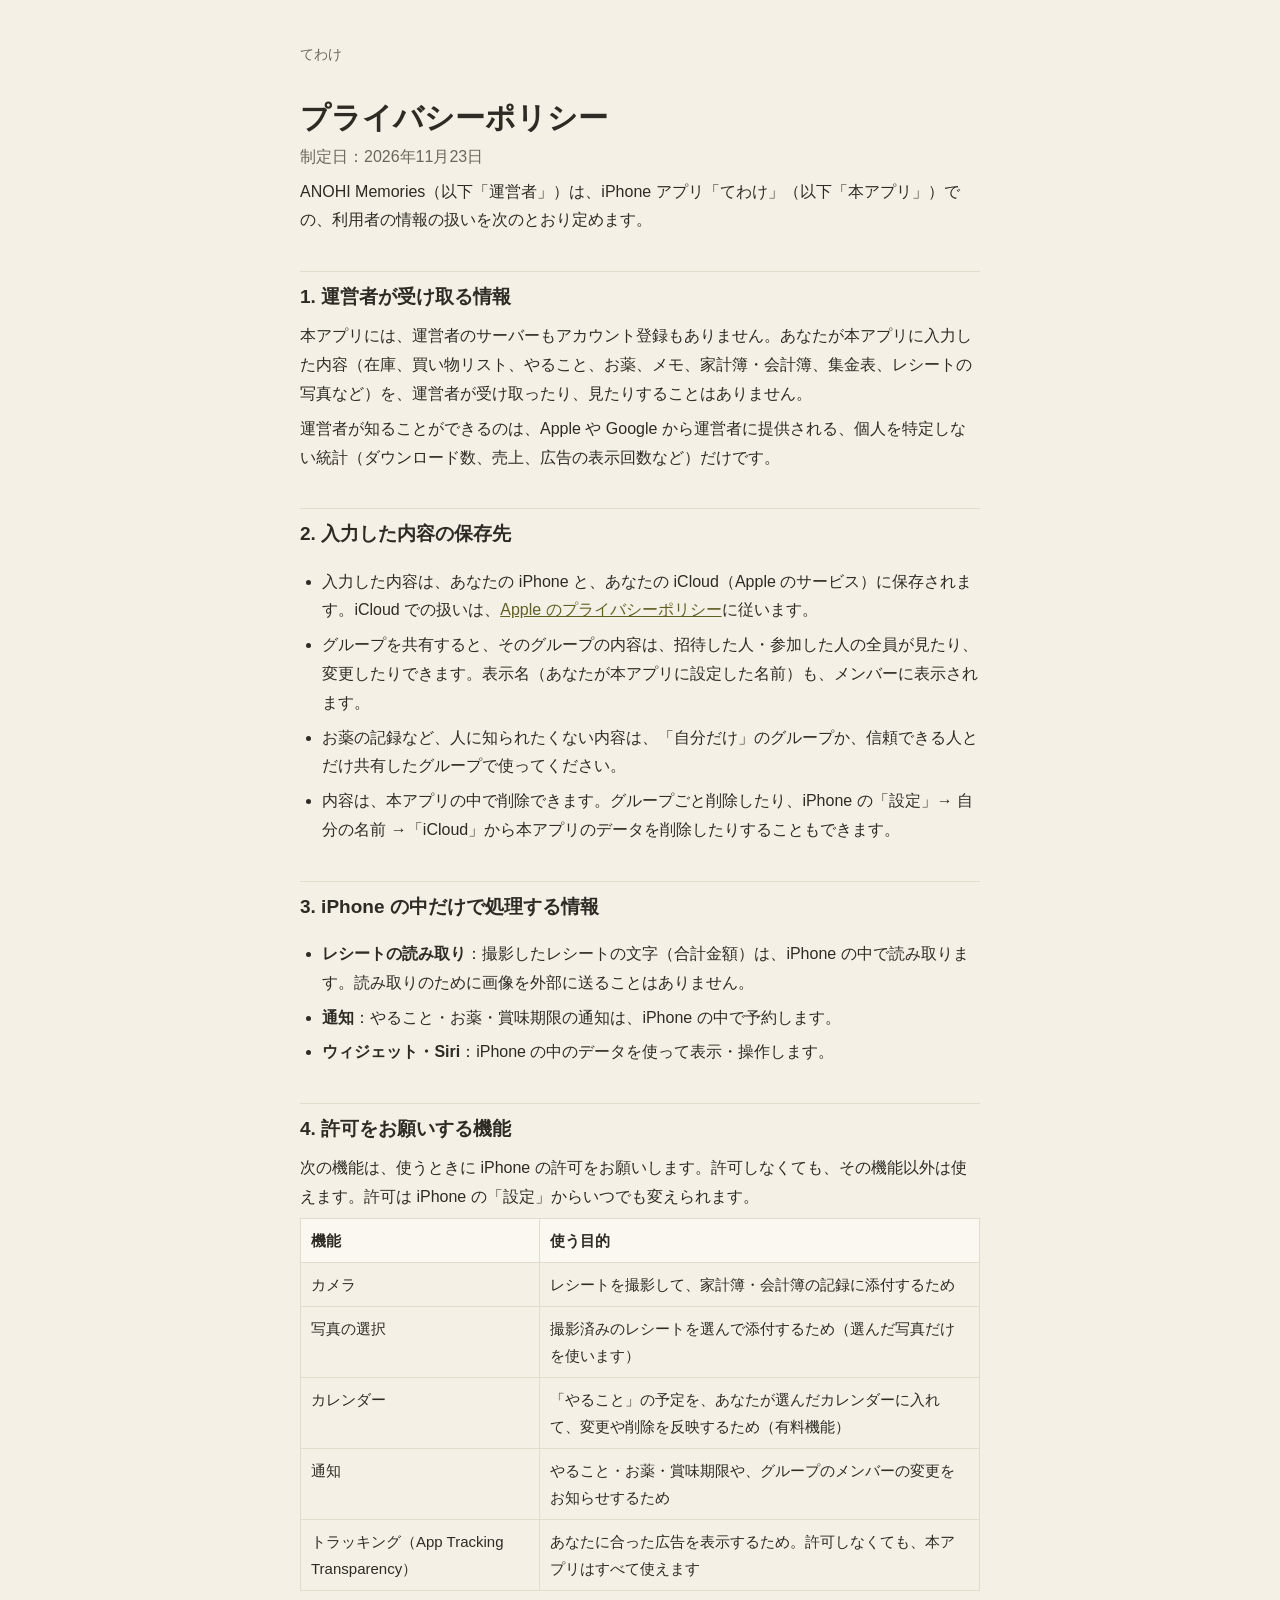
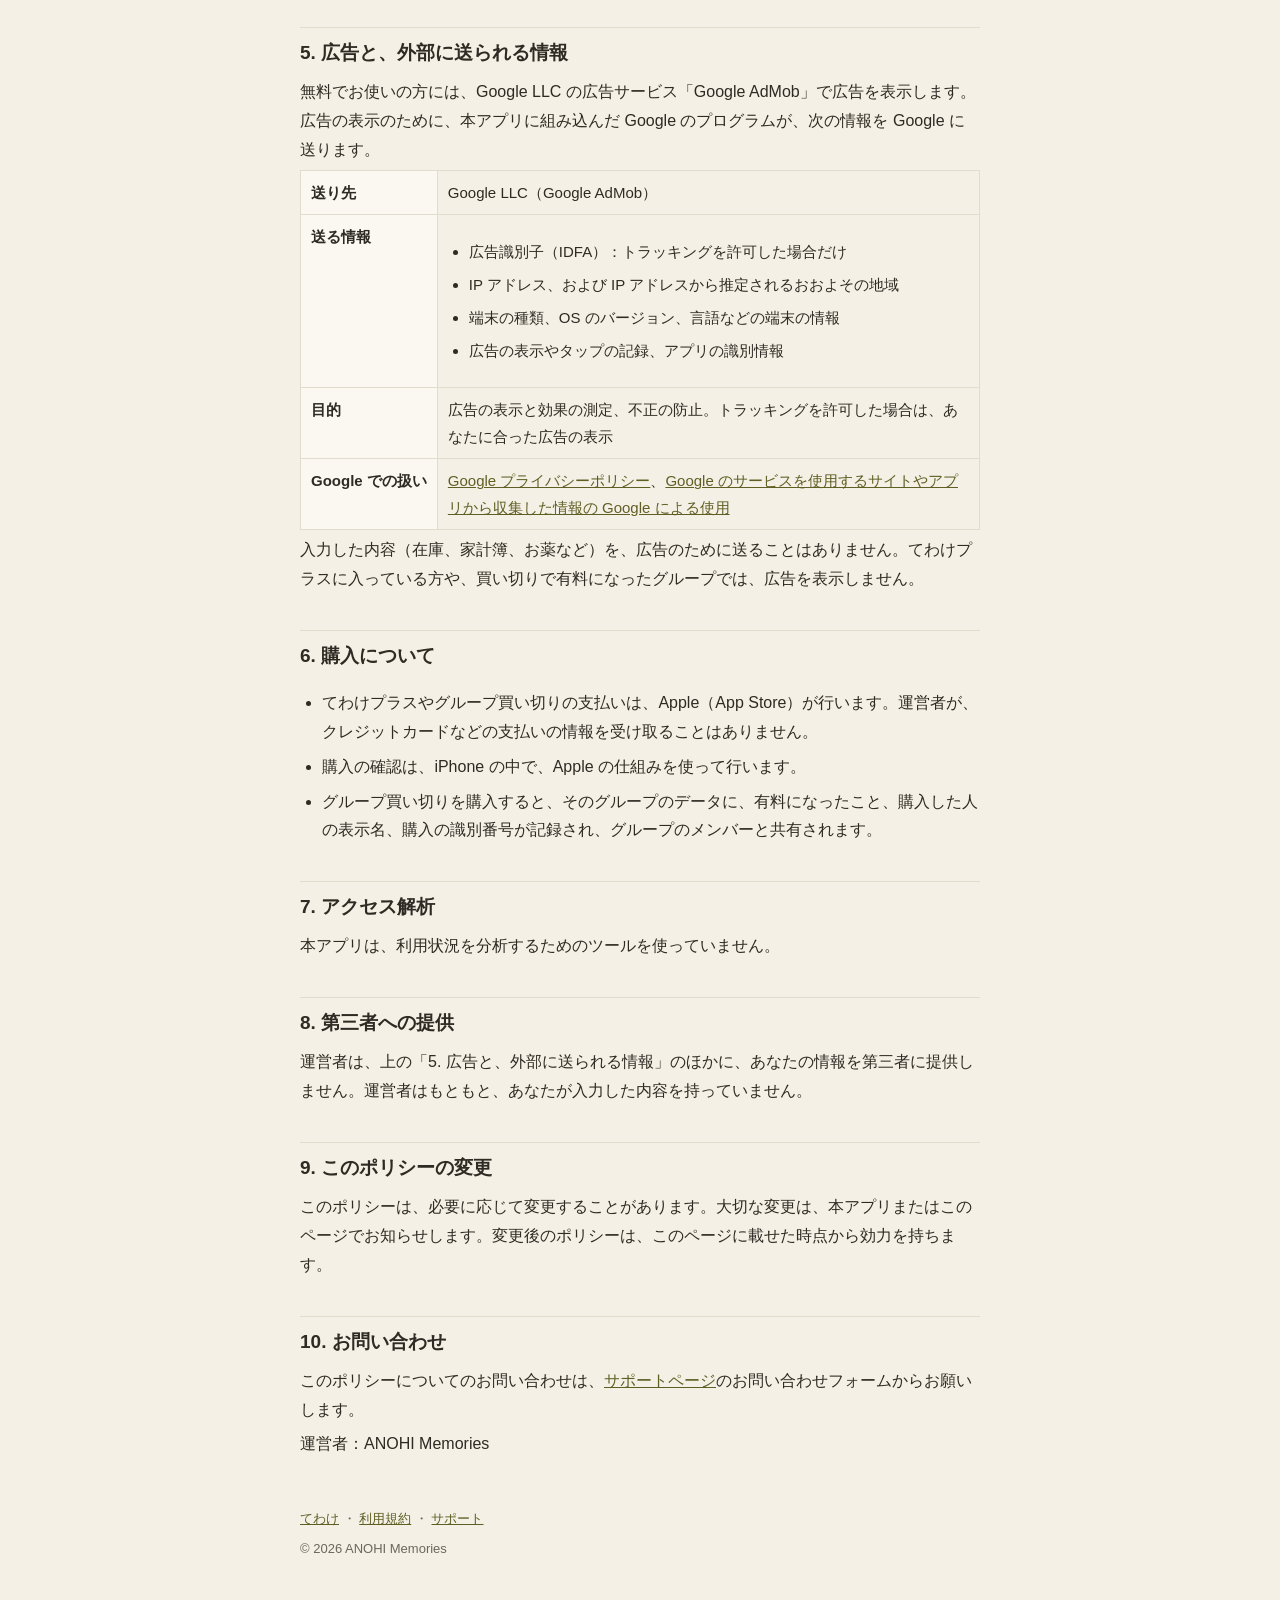
==== tewake/privacy.html @ 392a4c8b "Add ANOHI Memories site with Tewake terms, privacy, support, and app-ads.txt Co-Authored-By: Claude " ====
<!doctype html>
<html lang="ja">
<head>
<meta charset="utf-8">
<meta name="viewport" content="width=device-width, initial-scale=1">
<title>プライバシーポリシー｜てわけ</title>
<link rel="stylesheet" href="../style.css">
</head>
<body>
<main>
<header class="site"><a class="brand" href="./">てわけ</a></header>

<h1>プライバシーポリシー</h1>
<p class="lead">制定日：2026年11月23日</p>

<p>ANOHI Memories（以下「運営者」）は、iPhone アプリ「てわけ」（以下「本アプリ」）での、利用者の情報の扱いを次のとおり定めます。</p>

<h2>1. 運営者が受け取る情報</h2>
<p>本アプリには、運営者のサーバーもアカウント登録もありません。あなたが本アプリに入力した内容（在庫、買い物リスト、やること、お薬、メモ、家計簿・会計簿、集金表、レシートの写真など）を、運営者が受け取ったり、見たりすることはありません。</p>
<p>運営者が知ることができるのは、Apple や Google から運営者に提供される、個人を特定しない統計（ダウンロード数、売上、広告の表示回数など）だけです。</p>

<h2>2. 入力した内容の保存先</h2>
<ul>
  <li>入力した内容は、あなたの iPhone と、あなたの iCloud（Apple のサービス）に保存されます。iCloud での扱いは、<a href="https://www.apple.com/jp/legal/privacy/">Apple のプライバシーポリシー</a>に従います。</li>
  <li>グループを共有すると、そのグループの内容は、招待した人・参加した人の全員が見たり、変更したりできます。表示名（あなたが本アプリに設定した名前）も、メンバーに表示されます。</li>
  <li>お薬の記録など、人に知られたくない内容は、「自分だけ」のグループか、信頼できる人とだけ共有したグループで使ってください。</li>
  <li>内容は、本アプリの中で削除できます。グループごと削除したり、iPhone の「設定」→ 自分の名前 →「iCloud」から本アプリのデータを削除したりすることもできます。</li>
</ul>

<h2>3. iPhone の中だけで処理する情報</h2>
<ul>
  <li><strong>レシートの読み取り</strong>：撮影したレシートの文字（合計金額）は、iPhone の中で読み取ります。読み取りのために画像を外部に送ることはありません。</li>
  <li><strong>通知</strong>：やること・お薬・賞味期限の通知は、iPhone の中で予約します。</li>
  <li><strong>ウィジェット・Siri</strong>：iPhone の中のデータを使って表示・操作します。</li>
</ul>

<h2>4. 許可をお願いする機能</h2>
<p>次の機能は、使うときに iPhone の許可をお願いします。許可しなくても、その機能以外は使えます。許可は iPhone の「設定」からいつでも変えられます。</p>
<div class="table-wrap">
<table>
  <tr><th>機能</th><th>使う目的</th></tr>
  <tr><td>カメラ</td><td>レシートを撮影して、家計簿・会計簿の記録に添付するため</td></tr>
  <tr><td>写真の選択</td><td>撮影済みのレシートを選んで添付するため（選んだ写真だけを使います）</td></tr>
  <tr><td>カレンダー</td><td>「やること」の予定を、あなたが選んだカレンダーに入れて、変更や削除を反映するため（有料機能）</td></tr>
  <tr><td>通知</td><td>やること・お薬・賞味期限や、グループのメンバーの変更をお知らせするため</td></tr>
  <tr><td>トラッキング（App Tracking Transparency）</td><td>あなたに合った広告を表示するため。許可しなくても、本アプリはすべて使えます</td></tr>
</table>
</div>

<h2>5. 広告と、外部に送られる情報</h2>
<p>無料でお使いの方には、Google LLC の広告サービス「Google AdMob」で広告を表示します。広告の表示のために、本アプリに組み込んだ Google のプログラムが、次の情報を Google に送ります。</p>
<div class="table-wrap">
<table>
  <tr><th>送り先</th><td>Google LLC（Google AdMob）</td></tr>
  <tr><th>送る情報</th><td>
    <ul>
      <li>広告識別子（IDFA）：トラッキングを許可した場合だけ</li>
      <li>IP アドレス、および IP アドレスから推定されるおおよその地域</li>
      <li>端末の種類、OS のバージョン、言語などの端末の情報</li>
      <li>広告の表示やタップの記録、アプリの識別情報</li>
    </ul>
  </td></tr>
  <tr><th>目的</th><td>広告の表示と効果の測定、不正の防止。トラッキングを許可した場合は、あなたに合った広告の表示</td></tr>
  <tr><th>Google での扱い</th><td><a href="https://policies.google.com/privacy?hl=ja">Google プライバシーポリシー</a>、<a href="https://policies.google.com/technologies/partner-sites?hl=ja">Google のサービスを使用するサイトやアプリから収集した情報の Google による使用</a></td></tr>
</table>
</div>
<p>入力した内容（在庫、家計簿、お薬など）を、広告のために送ることはありません。てわけプラスに入っている方や、買い切りで有料になったグループでは、広告を表示しません。</p>

<h2>6. 購入について</h2>
<ul>
  <li>てわけプラスやグループ買い切りの支払いは、Apple（App Store）が行います。運営者が、クレジットカードなどの支払いの情報を受け取ることはありません。</li>
  <li>購入の確認は、iPhone の中で、Apple の仕組みを使って行います。</li>
  <li>グループ買い切りを購入すると、そのグループのデータに、有料になったこと、購入した人の表示名、購入の識別番号が記録され、グループのメンバーと共有されます。</li>
</ul>

<h2>7. アクセス解析</h2>
<p>本アプリは、利用状況を分析するためのツールを使っていません。</p>

<h2>8. 第三者への提供</h2>
<p>運営者は、上の「5. 広告と、外部に送られる情報」のほかに、あなたの情報を第三者に提供しません。運営者はもともと、あなたが入力した内容を持っていません。</p>

<h2>9. このポリシーの変更</h2>
<p>このポリシーは、必要に応じて変更することがあります。大切な変更は、本アプリまたはこのページでお知らせします。変更後のポリシーは、このページに載せた時点から効力を持ちます。</p>

<h2>10. お問い合わせ</h2>
<p>このポリシーについてのお問い合わせは、<a href="support.html">サポートページ</a>のお問い合わせフォームからお願いします。</p>

<p>運営者：ANOHI Memories</p>

<footer>
  <p><a href="./">てわけ</a> ・ <a href="terms.html">利用規約</a> ・ <a href="support.html">サポート</a></p>
  <p>© 2026 ANOHI Memories</p>
</footer>
</main>
</body>
</html>
---- style.css ----
:root {
  --bg: #f4f0e6;
  --card: #fbf8f1;
  --text: #2e2b24;
  --muted: #6d675a;
  --accent: #5f5f24;
  --line: #e2dccd;
  color-scheme: light dark;
}
@media (prefers-color-scheme: dark) {
  :root {
    --bg: #1d1c18;
    --card: #26241f;
    --text: #ece7da;
    --muted: #aaa391;
    --accent: #c4c27a;
    --line: #3a372f;
  }
}
* { box-sizing: border-box; }
body {
  margin: 0;
  background: var(--bg);
  color: var(--text);
  font-family: -apple-system, BlinkMacSystemFont, "Hiragino Sans", "Noto Sans JP", sans-serif;
  line-height: 1.8;
  font-size: 16px;
}
main { max-width: 720px; margin: 0 auto; padding: 40px 20px 64px; }
header.site { margin-bottom: 28px; }
header.site a.brand { color: var(--muted); text-decoration: none; font-size: 14px; }
h1 { font-family: "Hiragino Mincho ProN", "Noto Serif JP", serif; font-size: 30px; line-height: 1.4; margin: 8px 0 4px; }
h2 { font-size: 19px; margin: 36px 0 8px; padding-top: 8px; border-top: 1px solid var(--line); }
h3 { font-size: 16px; margin: 20px 0 4px; }
p, li { margin: 6px 0; }
ul, ol { padding-left: 1.4em; }
a { color: var(--accent); }
.lead { color: var(--muted); margin-top: 0; }
.card { background: var(--card); border: 1px solid var(--line); border-radius: 16px; padding: 18px 20px; margin: 16px 0; }
.links { list-style: none; padding: 0; }
.links li { margin: 10px 0; }
.links a { font-weight: 600; }
.button { display: inline-block; background: var(--accent); color: var(--bg); text-decoration: none; font-weight: 700; padding: 12px 20px; border-radius: 999px; }
table { border-collapse: collapse; width: 100%; font-size: 15px; }
th, td { border: 1px solid var(--line); padding: 8px 10px; text-align: left; vertical-align: top; }
th { background: var(--card); white-space: nowrap; }
.table-wrap { overflow-x: auto; }
footer { margin-top: 48px; color: var(--muted); font-size: 13px; }
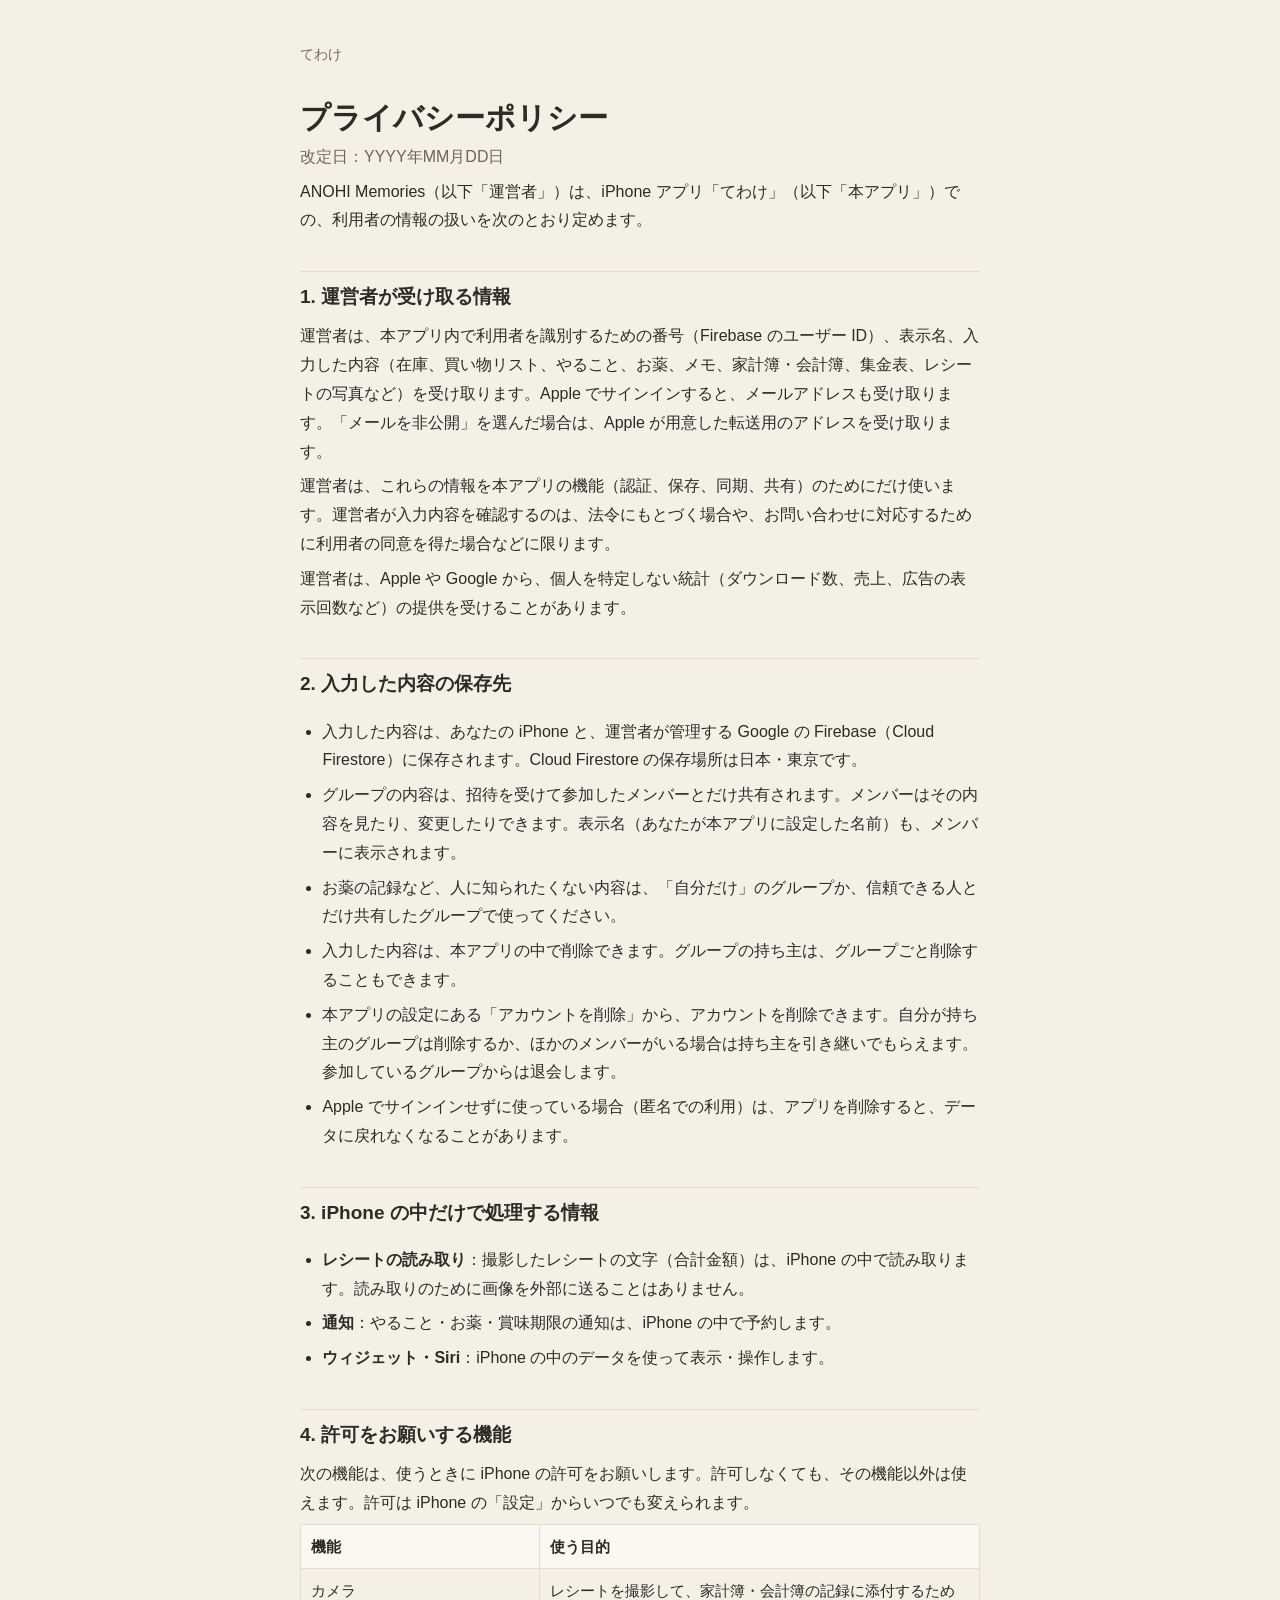
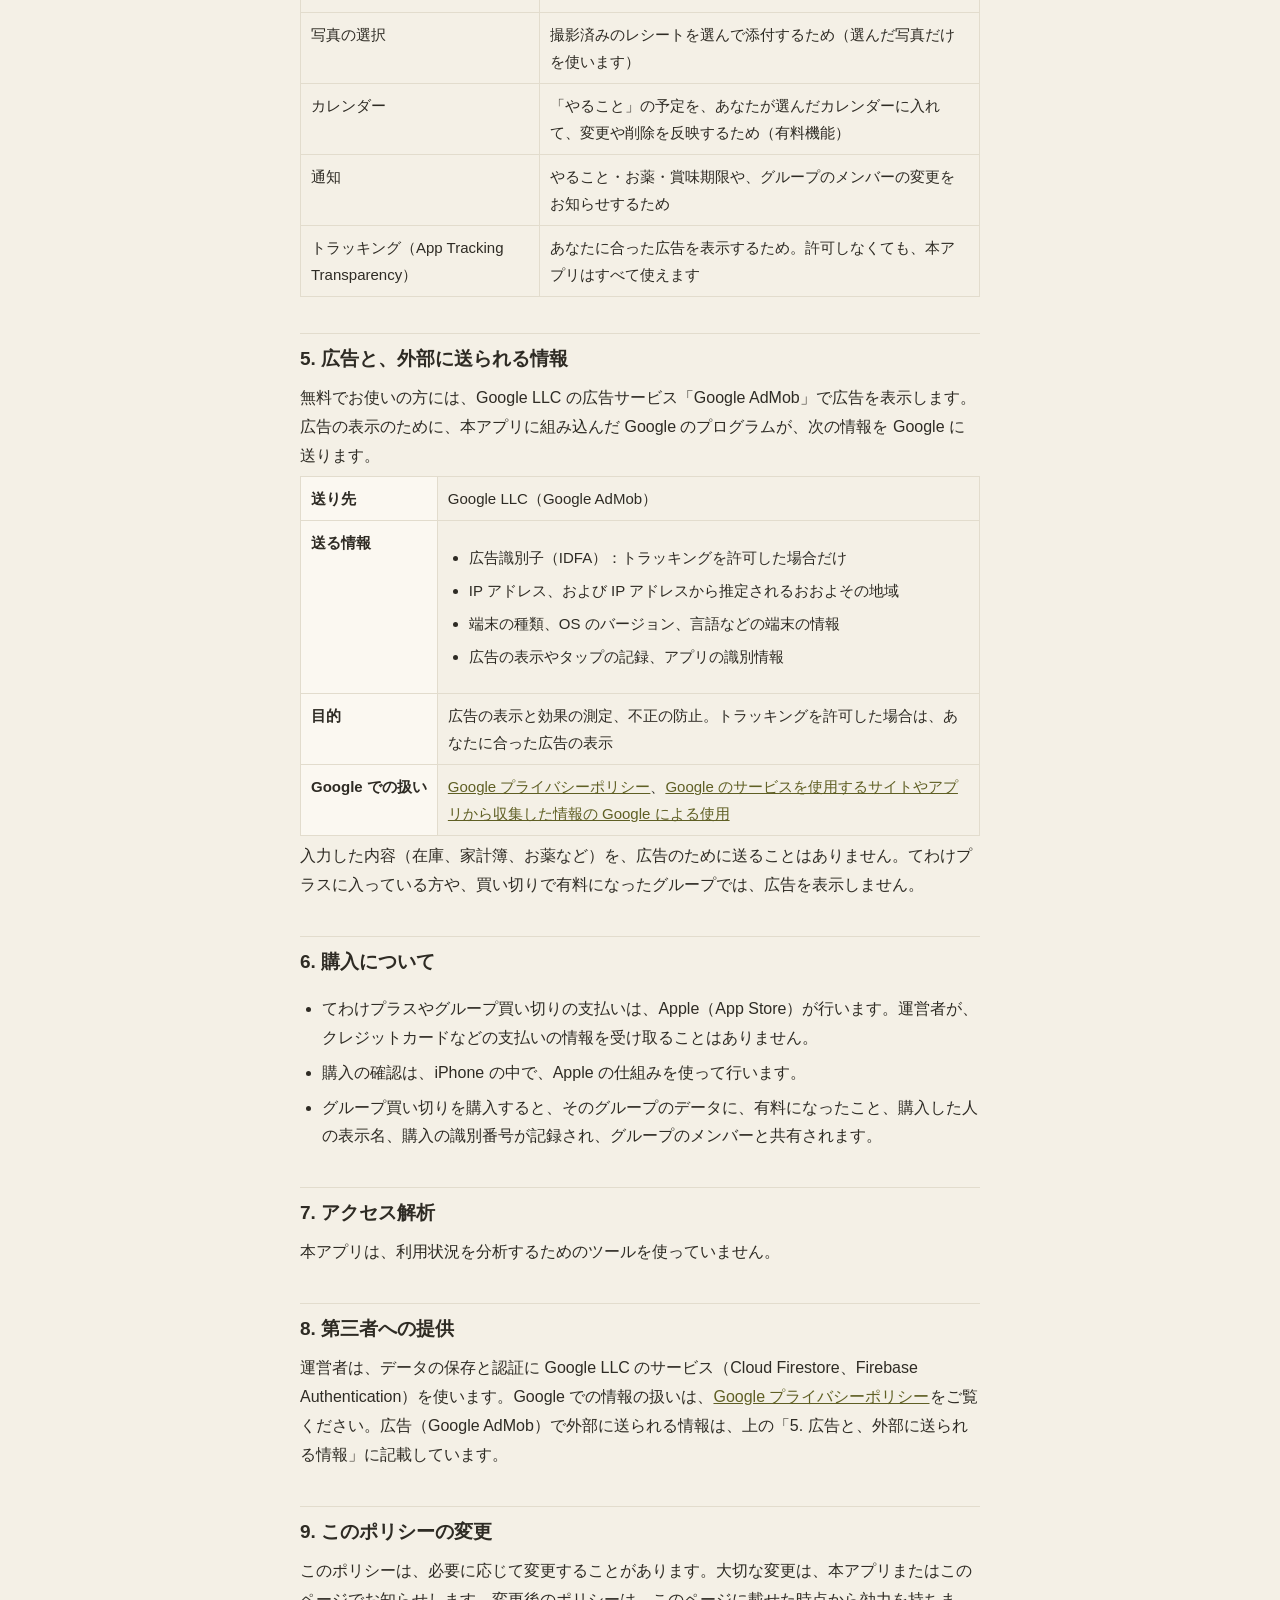
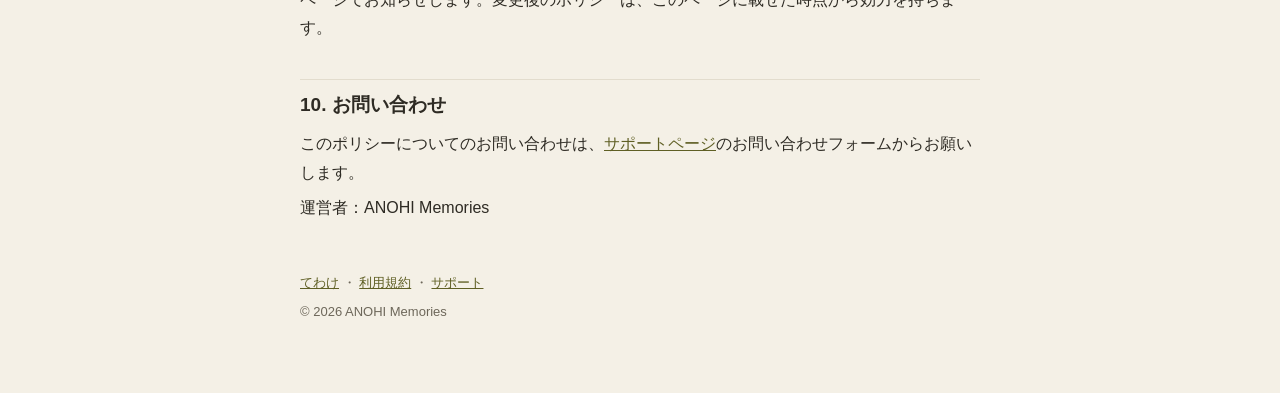
==== commit 41eae74d: "てわけの招待ページとFirebase版の案内を追加" ====
--- a/tewake/privacy.html
+++ b/tewake/privacy.html
@@ -11,20 +11,23 @@
 <header class="site"><a class="brand" href="./">てわけ</a></header>
 
 <h1>プライバシーポリシー</h1>
-<p class="lead">制定日：2026年11月23日</p>
+<p class="lead">改定日：YYYY年MM月DD日</p>
 
 <p>ANOHI Memories（以下「運営者」）は、iPhone アプリ「てわけ」（以下「本アプリ」）での、利用者の情報の扱いを次のとおり定めます。</p>
 
 <h2>1. 運営者が受け取る情報</h2>
-<p>本アプリには、運営者のサーバーもアカウント登録もありません。あなたが本アプリに入力した内容（在庫、買い物リスト、やること、お薬、メモ、家計簿・会計簿、集金表、レシートの写真など）を、運営者が受け取ったり、見たりすることはありません。</p>
-<p>運営者が知ることができるのは、Apple や Google から運営者に提供される、個人を特定しない統計（ダウンロード数、売上、広告の表示回数など）だけです。</p>
+<p>運営者は、本アプリ内で利用者を識別するための番号（Firebase のユーザー ID）、表示名、入力した内容（在庫、買い物リスト、やること、お薬、メモ、家計簿・会計簿、集金表、レシートの写真など）を受け取ります。Apple でサインインすると、メールアドレスも受け取ります。「メールを非公開」を選んだ場合は、Apple が用意した転送用のアドレスを受け取ります。</p>
+<p>運営者は、これらの情報を本アプリの機能（認証、保存、同期、共有）のためにだけ使います。運営者が入力内容を確認するのは、法令にもとづく場合や、お問い合わせに対応するために利用者の同意を得た場合などに限ります。</p>
+<p>運営者は、Apple や Google から、個人を特定しない統計（ダウンロード数、売上、広告の表示回数など）の提供を受けることがあります。</p>
 
 <h2>2. 入力した内容の保存先</h2>
 <ul>
-  <li>入力した内容は、あなたの iPhone と、あなたの iCloud（Apple のサービス）に保存されます。iCloud での扱いは、<a href="https://www.apple.com/jp/legal/privacy/">Apple のプライバシーポリシー</a>に従います。</li>
-  <li>グループを共有すると、そのグループの内容は、招待した人・参加した人の全員が見たり、変更したりできます。表示名（あなたが本アプリに設定した名前）も、メンバーに表示されます。</li>
+  <li>入力した内容は、あなたの iPhone と、運営者が管理する Google の Firebase（Cloud Firestore）に保存されます。Cloud Firestore の保存場所は日本・東京です。</li>
+  <li>グループの内容は、招待を受けて参加したメンバーとだけ共有されます。メンバーはその内容を見たり、変更したりできます。表示名（あなたが本アプリに設定した名前）も、メンバーに表示されます。</li>
   <li>お薬の記録など、人に知られたくない内容は、「自分だけ」のグループか、信頼できる人とだけ共有したグループで使ってください。</li>
-  <li>内容は、本アプリの中で削除できます。グループごと削除したり、iPhone の「設定」→ 自分の名前 →「iCloud」から本アプリのデータを削除したりすることもできます。</li>
+  <li>入力した内容は、本アプリの中で削除できます。グループの持ち主は、グループごと削除することもできます。</li>
+  <li>本アプリの設定にある「アカウントを削除」から、アカウントを削除できます。自分が持ち主のグループは削除するか、ほかのメンバーがいる場合は持ち主を引き継いでもらえます。参加しているグループからは退会します。</li>
+  <li>Apple でサインインせずに使っている場合（匿名での利用）は、アプリを削除すると、データに戻れなくなることがあります。</li>
 </ul>
 
 <h2>3. iPhone の中だけで処理する情報</h2>
@@ -77,7 +80,7 @@
 <p>本アプリは、利用状況を分析するためのツールを使っていません。</p>
 
 <h2>8. 第三者への提供</h2>
-<p>運営者は、上の「5. 広告と、外部に送られる情報」のほかに、あなたの情報を第三者に提供しません。運営者はもともと、あなたが入力した内容を持っていません。</p>
+<p>運営者は、データの保存と認証に Google LLC のサービス（Cloud Firestore、Firebase Authentication）を使います。Google での情報の扱いは、<a href="https://policies.google.com/privacy?hl=ja">Google プライバシーポリシー</a>をご覧ください。広告（Google AdMob）で外部に送られる情報は、上の「5. 広告と、外部に送られる情報」に記載しています。</p>
 
 <h2>9. このポリシーの変更</h2>
 <p>このポリシーは、必要に応じて変更することがあります。大切な変更は、本アプリまたはこのページでお知らせします。変更後のポリシーは、このページに載せた時点から効力を持ちます。</p>
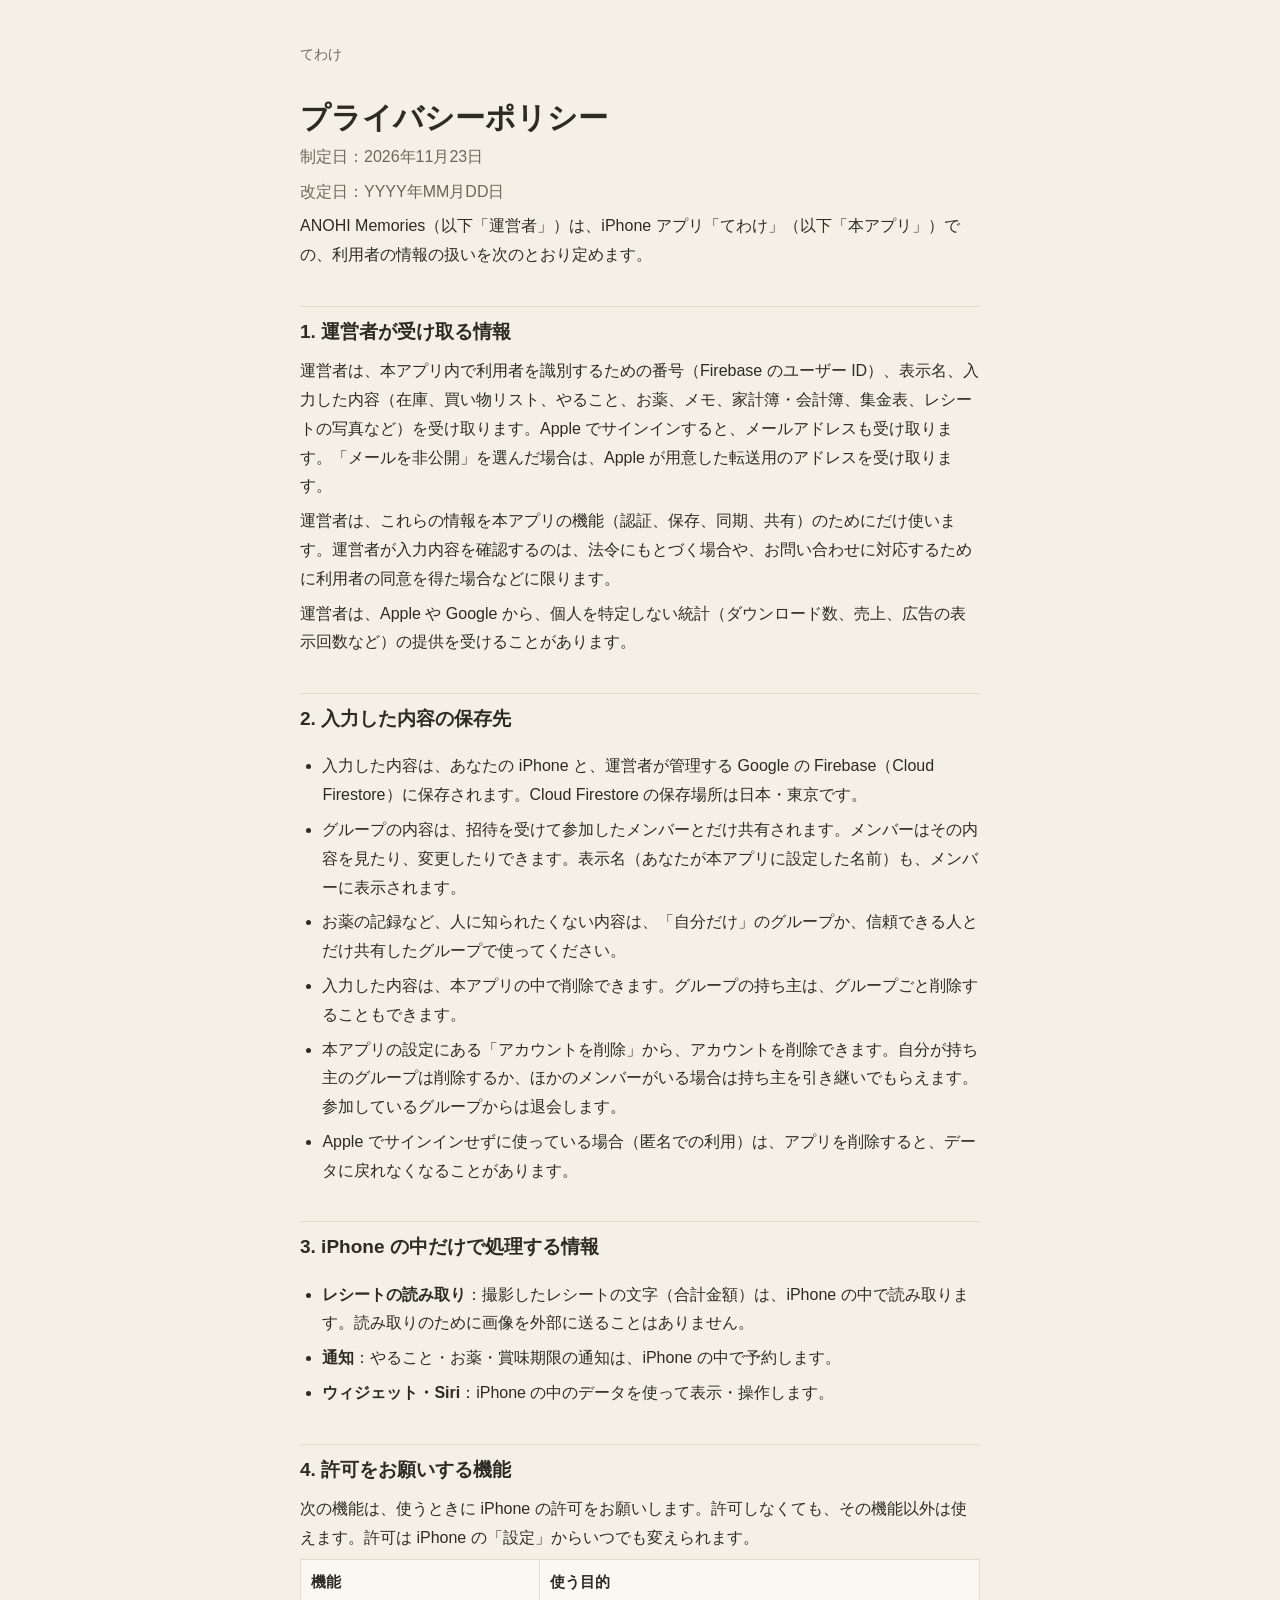
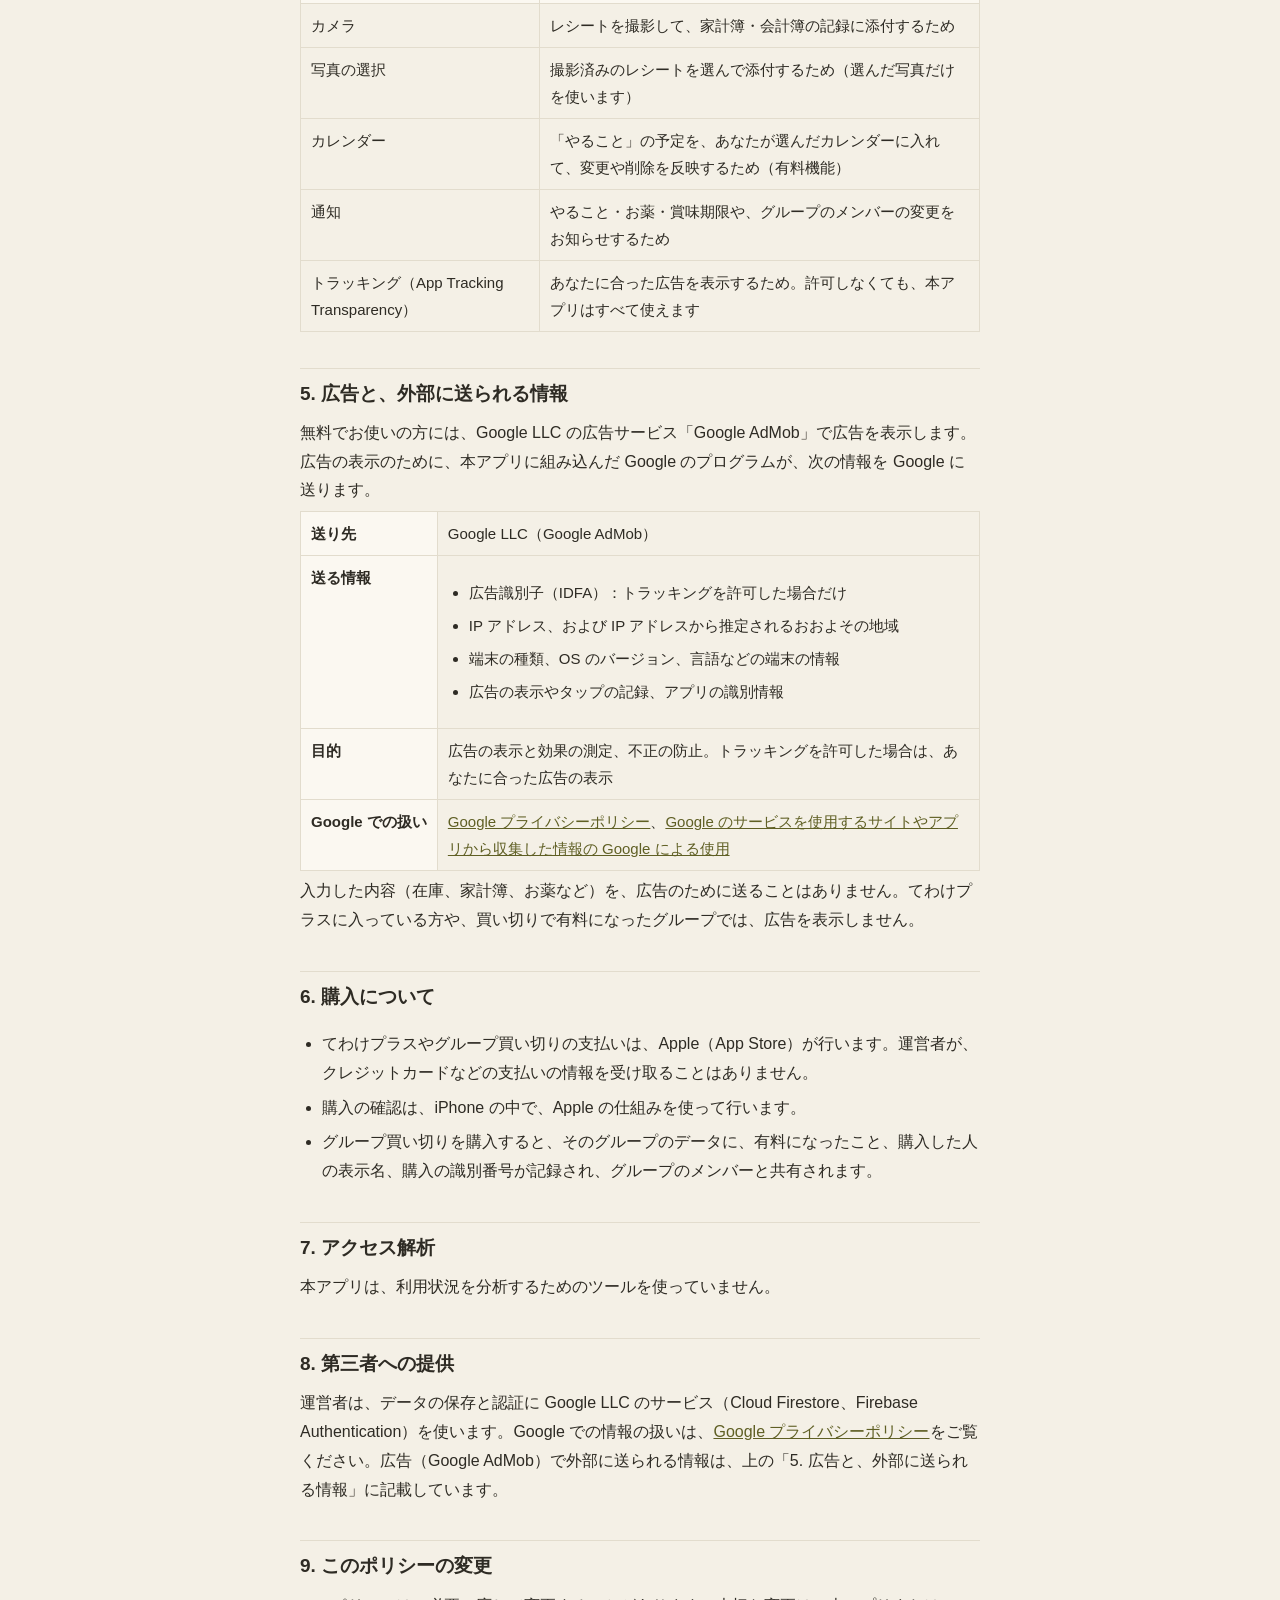
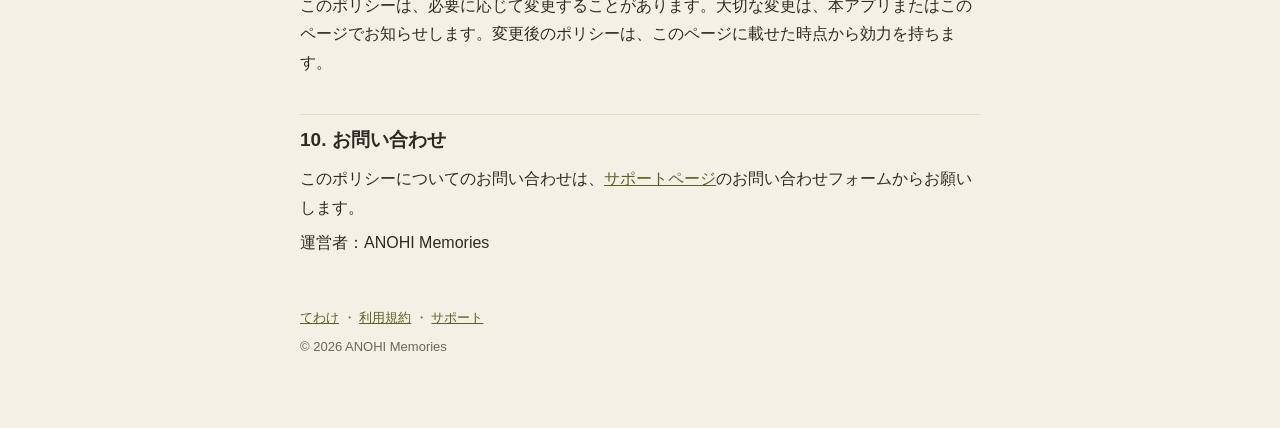
==== commit 0b388eaa: "プライバシーポリシーの制定日を残す" ====
--- a/tewake/privacy.html
+++ b/tewake/privacy.html
@@ -11,6 +11,7 @@
 <header class="site"><a class="brand" href="./">てわけ</a></header>
 
 <h1>プライバシーポリシー</h1>
+<p class="lead">制定日：2026年11月23日</p>
 <p class="lead">改定日：YYYY年MM月DD日</p>
 
 <p>ANOHI Memories（以下「運営者」）は、iPhone アプリ「てわけ」（以下「本アプリ」）での、利用者の情報の扱いを次のとおり定めます。</p>
